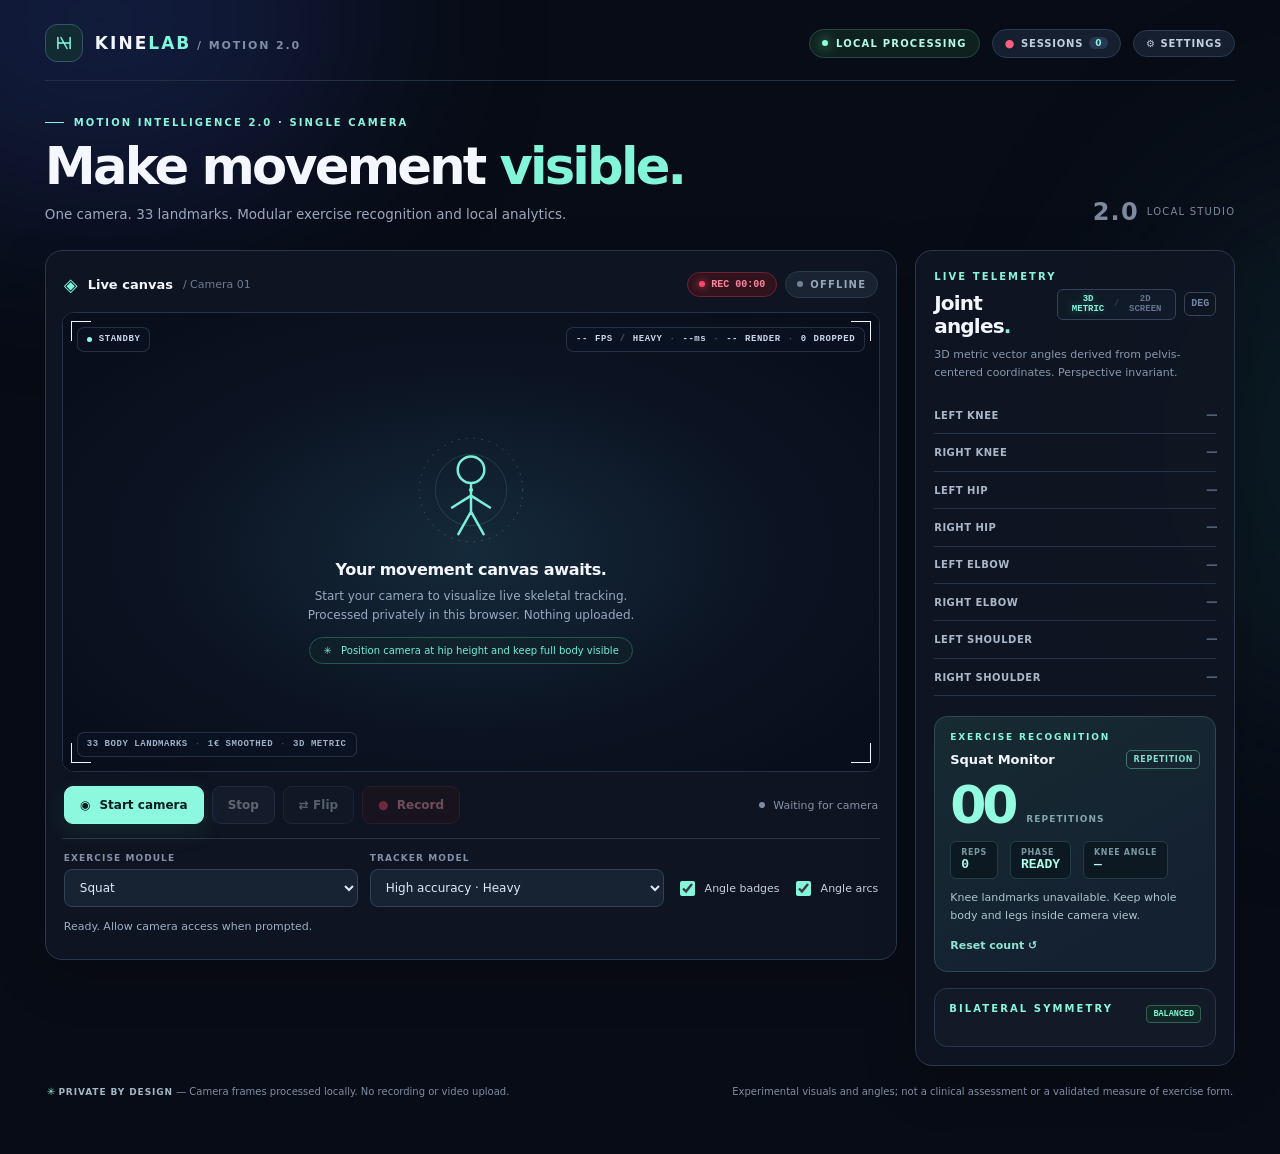
==== apps/kinelab-motion/index.html @ dfc99f86 "feat(kinelab): wire 3D metric angle toggle, framing HUD, and upper-body decoupling" ====
<!doctype html>
<html lang="en">
<head>
  <meta charset="utf-8" />
  <meta name="viewport" content="width=device-width, initial-scale=1" />
  <meta name="theme-color" content="#080c16" />
  <meta name="referrer" content="no-referrer" />
  <meta name="description" content="KineLab Motion 2.0: Modular, real-time, single-camera motion intelligence, multi-exercise recognition, and movement analytics." />
  <title>KineLab Motion 2.0 — Motion Intelligence Studio</title>
  <link rel="stylesheet" href="./styles.css?v=2.2" />
  <script type="module" src="./src/app.mjs"></script>
</head>
<body>
  <div class="ambient ambient-a" aria-hidden="true"></div>
  <div class="ambient ambient-b" aria-hidden="true"></div>

  <div class="shell">
    <header class="topbar">
      <a class="brand" href="./" aria-label="KineLab Motion home">
        <span class="brand-symbol" aria-hidden="true">
          <svg viewBox="0 0 36 36" fill="none"><path d="M8 27V9m20 18V9M8 18h20M13 9l10 18" stroke="currentColor" stroke-width="2.4" stroke-linecap="round" stroke-linejoin="round" /></svg>
        </span>
        <span class="brand-name">KINE<span>LAB</span><small> / MOTION 2.0</small></span>
      </a>
      <div class="header-meta">
        <span class="local-pill"><span class="local-dot"></span>LOCAL PROCESSING</span>
        <button type="button" id="open-recordings" class="meta-button" title="Open recorded motion sessions">
          <span class="rec-icon">●</span> SESSIONS <span id="session-count-badge" class="count-badge">0</span>
        </button>
        <button type="button" id="open-settings" class="meta-button" title="Configure camera, tracker, and overlays" aria-haspopup="dialog">
          ⚙ SETTINGS
        </button>
      </div>
    </header>

    <main>
      <section class="hero" aria-labelledby="page-heading">
        <div>
          <p class="eyebrow"><span class="dash"></span> MOTION INTELLIGENCE 2.0 · SINGLE CAMERA</p>
          <h1 id="page-heading">Make movement <em>visible.</em></h1>
          <p class="subhead">One camera. 33 landmarks. Modular exercise recognition and local analytics.</p>
        </div>
        <div class="hero-index" aria-hidden="true">
          <span class="index-number">2.0</span><span>LOCAL STUDIO</span>
        </div>
      </section>

      <section class="workspace" aria-label="Single-camera movement studio">
        <!-- Live Capture & Overlays -->
        <div class="capture-panel">
          <div class="panel-heading">
            <div class="heading-with-icon">
              <span class="panel-icon" aria-hidden="true">◈</span>
              <h2>Live canvas</h2>
              <span class="subtle-text">/ Camera 01</span>
            </div>
            <div class="heading-actions">
              <span id="recording-indicator" class="rec-pill" hidden><span class="rec-pulse"></span>REC <span id="rec-timer">00:00</span></span>
              <span class="capture-label" id="capture-label"><span class="status-dot"></span><span>OFFLINE</span></span>
            </div>
          </div>

          <div class="stage" id="video-stage">
            <video id="camera-video" autoplay muted playsinline aria-label="Live camera preview"></video>
            <canvas id="pose-canvas" aria-label="Body pose skeleton with measured angles" role="img"></canvas>

            <div class="stage-empty" id="stage-empty">
              <div class="empty-visual" aria-hidden="true">
                <svg viewBox="0 0 200 200" fill="none"><circle cx="100" cy="100" r="74" stroke="currentColor" stroke-dasharray="2 9" opacity=".4"/><circle cx="100" cy="100" r="51" stroke="currentColor" opacity=".2"/><path d="M81 71a19 19 0 1 1 38 0 19 19 0 0 1-38 0zm19 21v39m0-23-27 17m27-17 27 17m-27 6-18 32m18-32 18 32" stroke="currentColor" stroke-width="3.5" stroke-linecap="round"/><circle cx="100" cy="100" r="3" fill="currentColor"/></svg>
              </div>
              <p class="empty-title">Your movement canvas awaits.</p>
              <p class="empty-caption">Start your camera to visualize live skeletal tracking.<br/>Processed privately in this browser. Nothing uploaded.</p>
              <span class="helper-hint">✳ &nbsp; Position camera at hip height and keep full body visible</span>
            </div>

            <!-- In-Canvas HUD -->
            <div class="hud hud-top-left"><span class="hud-led"></span><span id="hud-state">STANDBY</span></div>
            <div class="hud hud-top-right">
              <span id="inference-fps">--</span> FPS <span class="hud-sep">/</span>
              <span id="model-name">HEAVY</span> <span class="hud-sep">·</span>
              <span id="latency-display">--ms</span> <span class="hud-sep">·</span>
              <span id="render-fps">--</span> RENDER <span class="hud-sep">·</span>
              <span id="dropped-frames">0</span> DROPPED
            </div>
            <div class="hud hud-bottom-left">33 BODY LANDMARKS <span class="hud-sep">·</span> 1€ SMOOTHED <span class="hud-sep">·</span> <span id="hud-angle-mode">3D METRIC</span></div>

            <div class="frame-corner top-left" aria-hidden="true"></div>
            <div class="frame-corner top-right" aria-hidden="true"></div>
            <div class="frame-corner bottom-left" aria-hidden="true"></div>
            <div class="frame-corner bottom-right" aria-hidden="true"></div>
          </div>

          <!-- Stage Controls -->
          <div class="stage-controls">
            <div class="action-buttons">
              <button type="button" id="start-button" class="btn btn-primary"><span class="button-mark" aria-hidden="true">◉</span> Start camera</button>
              <button type="button" id="stop-button" class="btn btn-secondary" disabled>Stop</button>
              <button type="button" id="switch-button" class="btn btn-ghost" disabled>⇄ <span>Flip</span></button>
              <button type="button" id="record-button" class="btn btn-record" disabled><span class="rec-dot">●</span> <span>Record</span></button>
            </div>
            <div class="tiny-status" id="tracking-pill"><span class="tiny-dot"></span>Waiting for camera</div>
          </div>

          <!-- Quick Controls Bar -->
          <div class="controls-row">
            <label class="input-field">
              <span>EXERCISE MODULE</span>
              <select id="analysis-mode">
                <option value="squat">Squat</option>
                <option value="sit_to_stand">Sit-to-Stand</option>
                <option value="lunge">Lunge</option>
                <option value="shoulder_abduction">Shoulder Abduction</option>
              <option value="shoulder_flexion">Shoulder Flexion</option>
                <option value="single_leg_balance">Single-Leg Balance</option>
                <option value="free">Free tracking</option>
              </select>
            </label>
            <label class="input-field">
              <span>TRACKER MODEL</span>
              <select id="model-choice">
                <option value="heavy">High accuracy · Heavy</option>
                <option value="full">Faster · Full</option>
              </select>
            </label>
            <label class="checkbox-field">
              <input type="checkbox" id="show-angles" checked />
              <span>Angle badges</span>
            </label>
            <label class="checkbox-field">
              <input type="checkbox" id="show-arcs" checked />
              <span>Angle arcs</span>
            </label>
          </div>

          <div id="app-message" class="app-message" role="status" aria-live="polite">Ready. Allow camera access when prompted.</div>
        </div>

        <!-- Telemetry & Exercise Sidebar -->
        <aside class="telemetry-panel" aria-labelledby="telemetry-title">
          <div class="telemetry-heading">
            <div>
              <p class="side-eyebrow">LIVE TELEMETRY</p>
              <h2 id="telemetry-title">Joint angles<span class="heading-accent">.</span></h2>
            </div>
            <div class="telemetry-controls-group">
              <button type="button" id="angle-dim-toggle" class="angle-dim-toggle" title="Toggle between 3D Real-World Metric and 2D Screen Projection">
                <span class="dim-badge active" id="dim-3d">3D METRIC</span>
                <span class="dim-sep">/</span>
                <span class="dim-badge" id="dim-2d">2D SCREEN</span>
              </button>
              <span class="angle-unit">DEG</span>
            </div>
          </div>
          <p class="panel-note" id="telemetry-note">3D metric vector angles derived from pelvis-centered coordinates. Perspective invariant.</p>

          <div class="angles" id="angle-list" aria-label="Joint angles"></div>

          <!-- Dynamic Exercise Monitor -->
          <section class="insight" aria-labelledby="insight-title">
            <p class="side-eyebrow">EXERCISE RECOGNITION</p>
            <div class="insight-head">
              <h3 id="insight-title">Squat monitor</h3>
              <span id="exercise-badge" class="experiment-tag">REPETITION</span>
            </div>
            <div class="rep-display">
              <span id="rep-count">00</span>
              <span id="rep-unit-label">REPETITIONS</span>
            </div>
            <div class="dynamic-telemetry" id="dynamic-telemetry"></div>
            <div id="baseline-deviation" class="subtle-text" role="status"></div>
            <div class="insight-feedback" id="squat-feedback">Select an exercise to activate real-time movement analysis.</div>
            <div class="insight-actions">
              <button type="button" class="text-button" id="reset-reps">Reset count ↺</button>
            </div>
          </section>

          <!-- Bilateral Symmetry Card -->
          <section class="symmetry-card" id="symmetry-card">
            <div class="symmetry-head">
              <span class="side-eyebrow">BILATERAL SYMMETRY</span>
              <span id="overall-sym-badge" class="sym-badge">BALANCED</span>
            </div>
            <div class="symmetry-grid" id="symmetry-grid">
              <!-- Rendered dynamically -->
            </div>
          </section>
        </aside>
      </section>

      <!-- Replay & Motion Analytics Drawer -->
      <section class="analytics-drawer" id="analytics-drawer" hidden aria-labelledby="analytics-heading">
        <div class="analytics-header">
          <div class="analytics-title-group">
            <span class="panel-icon" aria-hidden="true">◷</span>
            <h2 id="analytics-heading">Movement Replay &amp; Analytics</h2>
            <span id="active-session-title" class="subtle-text">No session selected</span>
          </div>
          <div class="analytics-header-controls">
            <label class="session-selector-label">
              <span>SELECT SESSION:</span>
              <select id="session-select-top" class="session-select-top" aria-label="Select session to inspect">
                <option value="">(No session)</option>
              </select>
            </label>
            <button type="button" id="close-analytics" class="btn-close" aria-label="Close analytics drawer">✕</button>
          </div>
        </div>

        <div class="analytics-body">
          <!-- Workout Results Summary Card -->
          <div class="workout-results-card" id="workout-results-card">
            <div class="results-header">
              <span class="results-badge-tag" id="res-exercise-tag">SESSION RESULTS</span>
              <span class="results-timestamp" id="res-timestamp">No session selected</span>
            </div>
            <div class="results-grid">
              <div class="result-metric">
                <span class="metric-label">REPETITIONS</span>
                <span class="metric-value highlight" id="res-rep-count">--</span>
              </div>
              <div class="result-metric">
                <span class="metric-label">DURATION</span>
                <span class="metric-value" id="res-duration">--:--</span>
              </div>
              <div class="result-metric">
                <span class="metric-label">PEAK DEPTH</span>
                <span class="metric-value" id="res-peak-angle">--°</span>
              </div>
              <div class="result-metric">
                <span class="metric-label">BILATERAL SYMMETRY</span>
                <span class="metric-value" id="res-symmetry">--</span>
              </div>
            </div>
          </div>

          <!-- Synchronized Video + Skeletal Replay Stage -->
          <div class="replay-stage-wrapper" id="replay-stage-wrapper">
            <div class="replay-stage" id="replay-stage">
              <video id="replay-video" class="replay-video" playsinline muted></video>
              <canvas id="replay-canvas" class="replay-canvas" width="640" height="480"></canvas>
              <div id="replay-no-video" class="replay-no-video" hidden>
                <span>Telemetry Replay (No camera video stream recorded)</span>
              </div>
            </div>
          </div>

          <div class="timeline-controls">
            <button type="button" id="play-pause-btn" class="btn btn-ghost">▶ Play</button>
            <button type="button" id="step-back-btn" class="btn btn-ghost" title="Previous frame">‹</button>
            <button type="button" id="step-fwd-btn" class="btn btn-ghost" title="Next frame">›</button>
            <span class="timeline-time" id="timeline-time">00:00.0 / 00:00.0</span>
            <input type="range" id="timeline-scrubber" min="0" max="0" value="0" class="timeline-slider" aria-label="Session timeline scrubber" />
            <div class="speed-selector">
              <button type="button" class="speed-btn active" data-speed="1">1x</button>
              <button type="button" class="speed-btn" data-speed="0.5">0.5x</button>
              <button type="button" class="speed-btn" data-speed="2">2x</button>
            </div>
          </div>

          <div class="analytics-chart-panel">
            <div class="chart-header">
              <span class="chart-title">JOINT ANGLE OVER TIME</span>
              <label class="chart-joint-select">
                <span>JOINT:</span>
                <select id="chart-joint">
                  <option value="leftKnee">Left Knee</option>
                  <option value="rightKnee">Right Knee</option>
                  <option value="leftHip">Left Hip</option>
                  <option value="rightHip">Right Hip</option>
                  <option value="leftShoulder">Left Shoulder</option>
                  <option value="rightShoulder">Right Shoulder</option>
                  <option value="leftElbow">Left Elbow</option>
                  <option value="rightElbow">Right Elbow</option>
                </select>
              </label>
            </div>
            <canvas id="analytics-chart" width="900" height="180" class="analytics-chart-canvas"></canvas>
          </div>

          <div class="analytics-actions">
            <div class="action-group">
              <button type="button" id="set-ghost-btn" class="btn btn-ghost">👻 Set as Ghost Overlay</button>
              <button type="button" id="export-json-btn" class="btn btn-ghost">Export JSON</button>
              <button type="button" id="export-csv-btn" class="btn btn-ghost">Export CSV</button>
            </div>
            <div class="action-group">
              <button type="button" id="delete-session-btn" class="btn btn-danger">Delete Session</button>
            </div>
          </div>

          <div class="analytics-actions" aria-label="Compare saved sessions">
            <div class="action-group">
              <label>Compare <select id="compare-a" aria-label="First session to compare"></select></label>
              <label>with <select id="compare-b" aria-label="Second session to compare"></select></label>
              <button type="button" id="compare-btn" class="btn btn-ghost">Compare Sessions</button>
            </div>
            <div id="compare-result" class="subtle-text" role="status">Pick two saved sessions to see measured deltas for the selected joint.</div>
          </div>

          <!-- Session List -->
          <div class="saved-sessions-list" id="saved-sessions-list">
            <!-- Dynamically populated -->
          </div>
        </div>
      </section>

      <!-- Settings Dialog / Modal -->
      <dialog id="settings-dialog" class="settings-modal" aria-labelledby="settings-title">
        <div class="modal-shell">
          <div class="modal-header">
            <div class="heading-with-icon">
              <span class="panel-icon">⚙</span>
              <h2 id="settings-title">Studio Settings</h2>
            </div>
            <button type="button" id="close-settings" class="btn-close" aria-label="Close settings">✕</button>
          </div>

          <div class="settings-tabs" role="tablist">
            <button type="button" class="tab-btn active" role="tab" data-tab="tab-camera" aria-selected="true">Camera</button>
            <button type="button" class="tab-btn" role="tab" data-tab="tab-tracking" aria-selected="false">Tracking</button>
            <button type="button" class="tab-btn" role="tab" data-tab="tab-overlays" aria-selected="false">Overlays</button>
            <button type="button" class="tab-btn" role="tab" data-tab="tab-exercise" aria-selected="false">Exercise</button>
            <button type="button" class="tab-btn" role="tab" data-tab="tab-privacy" aria-selected="false">Privacy</button>
          </div>

          <div class="modal-body">
            <!-- Camera Tab -->
            <div class="tab-content active" id="tab-camera" role="tabpanel">
              <label class="setting-row">
                <div class="setting-info">
                  <span class="setting-name">Camera Orientation</span>
                  <span class="setting-desc">Preferred lens facing mode</span>
                </div>
                <select id="cfg-camera-facing">
                  <option value="environment">Rear / Environment</option>
                  <option value="user">Front / User</option>
                </select>
              </label>

              <label class="setting-row">
                <div class="setting-info">
                  <span class="setting-name">Mirroring</span>
                  <span class="setting-desc">Flip horizontal preview</span>
                </div>
                <select id="cfg-camera-mirror">
                  <option value="auto">Auto (Front only)</option>
                  <option value="on">Always On</option>
                  <option value="off">Off</option>
                </select>
              </label>

              <label class="setting-row">
                <div class="setting-info">
                  <span class="setting-name">Capture Resolution</span>
                  <span class="setting-desc">Balance sharpness and battery usage</span>
                </div>
                <select id="cfg-camera-res">
                  <option value="720p">720p HD (Balanced)</option>
                  <option value="1080p">1080p Full HD</option>
                  <option value="480p">480p SD (Low power)</option>
                </select>
              </label>
            </div>

            <!-- Tracking Tab -->
            <div class="tab-content" id="tab-tracking" role="tabpanel">
              <label class="setting-row">
                <div class="setting-info">
                  <span class="setting-name">MediaPipe Model</span>
                  <span class="setting-desc">Heavy prefers high accuracy, Full is lightweight</span>
                </div>
                <select id="cfg-track-model">
                  <option value="heavy">Heavy (High precision)</option>
                  <option value="full">Full (Performance)</option>
                </select>
              </label>

              <label class="setting-row">
                <div class="setting-info">
                  <span class="setting-name">Adaptive Performance Fallback</span>
                  <span class="setting-desc">Auto-switch to Full model if latency exceeds 110ms</span>
                </div>
                <input type="checkbox" id="cfg-track-autofallback" checked />
              </label>

              <label class="setting-row">
                <div class="setting-info">
                  <span class="setting-name">Temporal Smoothing (1€ Filter)</span>
                  <span class="setting-desc">Jitter reduction intensity</span>
                </div>
                <select id="cfg-track-smoothing">
                  <option value="medium">Medium (Recommended)</option>
                  <option value="low">Low (Fastest response)</option>
                  <option value="high">High (Maximum stillness)</option>
                  <option value="off">Off (Direct raw coords)</option>
                </select>
              </label>

              <label class="setting-row">
                <div class="setting-info">
                  <span class="setting-name">Confidence Gating Threshold</span>
                  <span class="setting-desc">Minimum landmark confidence for angle calculation</span>
                </div>
                <select id="cfg-track-confidence">
                  <option value="0.55">0.55 (Standard)</option>
                  <option value="0.45">0.45 (Lenient)</option>
                  <option value="0.65">0.65 (Strict)</option>
                </select>
              </label>

              <label class="setting-row">
                <div class="setting-info">
                  <span class="setting-name">Angle Calculation Coordinate Space</span>
                  <span class="setting-desc">3D metric vectors (perspective invariant) vs 2D camera plane</span>
                </div>
                <select id="cfg-track-angledim">
                  <option value="3d">3D Metric Space (Recommended)</option>
                  <option value="2d">2D Camera Screen Projection</option>
                </select>
              </label>
            </div>

            <!-- Overlays Tab -->
            <div class="tab-content" id="tab-overlays" role="tabpanel">
              <label class="setting-row">
                <div class="setting-info">
                  <span class="setting-name">Full-body Skeleton Lines</span>
                  <span class="setting-desc">Show neon bone connections</span>
                </div>
                <input type="checkbox" id="cfg-overlay-skeleton" checked />
              </label>

              <label class="setting-row">
                <div class="setting-info">
                  <span class="setting-name">Colored Joint Markers</span>
                  <span class="setting-desc">Show circular joint nodes</span>
                </div>
                <input type="checkbox" id="cfg-overlay-joints" checked />
              </label>

              <label class="setting-row">
                <div class="setting-info">
                  <span class="setting-name">Joint Degree Labels</span>
                  <span class="setting-desc">Show floating degree badges</span>
                </div>
                <input type="checkbox" id="cfg-overlay-labels" checked />
              </label>

              <label class="setting-row">
                <div class="setting-info">
                  <span class="setting-name">Joint Angle Arcs</span>
                  <span class="setting-desc">Draw geometric sector sweeps</span>
                </div>
                <input type="checkbox" id="cfg-overlay-arcs" checked />
              </label>

              <label class="setting-row">
                <div class="setting-info">
                  <span class="setting-name">Motion Trails</span>
                  <span class="setting-desc">Show velocity trails on wrists and ankles</span>
                </div>
                <input type="checkbox" id="cfg-overlay-trails" />
              </label>

              <label class="setting-row">
                <div class="setting-info">
                  <span class="setting-name">Movement Direction</span>
                  <span class="setting-desc">Arrows on wrists and ankles showing measured movement direction</span>
                </div>
                <input type="checkbox" id="cfg-overlay-direction" />
              </label>

              <label class="setting-row">
                <div class="setting-info">
                  <span class="setting-name">Bilateral Symmetry HUD</span>
                  <span class="setting-desc">Show left/right angle balance card</span>
                </div>
                <input type="checkbox" id="cfg-overlay-symhud" checked />
              </label>

              <label class="setting-row">
                <div class="setting-info">
                  <span class="setting-name">Ghost Reference Skeleton</span>
                  <span class="setting-desc">Show faint reference overlay from saved session</span>
                </div>
                <input type="checkbox" id="cfg-overlay-ghost" />
              </label>
            </div>

            <!-- Exercise Tab -->
            <div class="tab-content" id="tab-exercise" role="tabpanel">
              <label class="setting-row">
                <div class="setting-info">
                  <span class="setting-name">Form Sensitivity</span>
                  <span class="setting-desc">Angle threshold strictness</span>
                </div>
                <select id="cfg-exercise-sensitivity">
                  <option value="normal">Standard</option>
                  <option value="forgiving">Forgiving (+12° tolerance)</option>
                  <option value="strict">Strict Form (-8° tolerance)</option>
                </select>
              </label>

              <label class="setting-row">
                <div class="setting-info">
                  <span class="setting-name">Audio Cues</span>
                  <span class="setting-desc">Procedural chimes on repetition completion and hold ticks</span>
                </div>
                <input type="checkbox" id="cfg-exercise-audio" checked />
              </label>

              <div class="setting-row">
                <div class="setting-info">
                  <span class="setting-name">Standing Baseline</span>
                  <span class="setting-desc" id="baseline-status">Capture your relaxed standing knee/hip angles as a personal reference. Stored locally only.</span>
                </div>
                <button type="button" id="capture-baseline-btn" class="btn btn-ghost">Capture Baseline</button>
              </div>
            </div>

            <!-- Privacy Tab -->
            <div class="tab-content" id="tab-privacy" role="tabpanel">
              <div class="privacy-banner">
                <span class="privacy-icon">🛡</span>
                <div>
                  <strong>Local-Only Execution</strong>
                  <p>Inference occurs entirely inside your browser's WebAssembly sandbox. Video frames are never uploaded to any server or cloud service.</p>
                </div>
              </div>

              <div class="setting-row">
                <div class="setting-info">
                  <span class="setting-name">Saved Motion Sessions</span>
                  <span class="setting-desc" id="storage-estimate-label">Calculating storage…</span>
                </div>
                <div class="button-group">
                  <button type="button" id="clear-all-sessions-btn" class="btn btn-danger">Clear All Data</button>
                </div>
              </div>

              <div class="setting-row">
                <div class="setting-info">
                  <span class="setting-name">Restore Safe Defaults</span>
                  <span class="setting-desc">Reset all configurations back to factory settings</span>
                </div>
                <button type="button" id="reset-defaults-btn" class="btn btn-ghost">Reset Defaults ↺</button>
              </div>
            </div>
          </div>
        </div>
      </dialog>

      <footer class="footnote">
        <div>
          <span class="footnote-mark" aria-hidden="true">✳</span>
          <strong>PRIVATE BY DESIGN</strong> — Camera frames processed locally. No recording or video upload.
        </div>
        <div>Experimental visuals and angles; not a clinical assessment or a validated measure of exercise form.</div>
      </footer>
    </main>
  </div>
</body>
</html>
---- apps/kinelab-motion/styles.css ----
:root {
  color-scheme: dark;
  font-family: Inter, ui-sans-serif, system-ui, -apple-system, BlinkMacSystemFont, "Segoe UI", sans-serif;
  background: #080c16;
  color: #f5f7ff;
  -webkit-font-smoothing: antialiased;
}

* { box-sizing: border-box; }
body { margin: 0; min-height: 100vh; overflow-x: hidden; }
button, select, input { font: inherit; }
button { cursor: pointer; }
button:disabled { opacity: .4; cursor: not-allowed; }
button:focus-visible, select:focus-visible, input:focus-visible, a:focus-visible {
  outline: 2px solid #88f5df;
  outline-offset: 3px;
}
a { color: inherit; text-decoration: none; }

/* Ambient background glows */
.ambient { position: fixed; z-index: -1; pointer-events: none; filter: blur(100px); border-radius: 50%; opacity: .35; }
.ambient-a { width: 520px; height: 360px; top: -160px; left: -160px; background: #273c89; }
.ambient-b { width: 430px; height: 550px; top: 170px; right: -280px; background: #14373d; }

.shell { max-width: 1500px; margin: auto; padding: 24px clamp(16px, 3.5vw, 64px) 36px; }

/* Topbar */
.topbar { display: flex; align-items: center; justify-content: space-between; border-bottom: 1px solid #263043; padding-bottom: 18px; gap: 14px; }
.brand { display: inline-flex; align-items: center; gap: 12px; }
.brand-symbol { display: grid; place-items: center; width: 38px; height: 38px; color: #7fffe2; background: #122b33; border: 1px solid #315861; border-radius: 12px; }
.brand-symbol svg { width: 22px; height: 22px; }
.brand-name { font-size: 17px; letter-spacing: .12em; font-weight: 800; }
.brand-name > span { color: #80f6dd; }
.brand-name small { color: #808da5; font-weight: 550; font-size: 11px; letter-spacing: .17em; }

.header-meta { display: flex; gap: 12px; align-items: center; font-size: 10px; font-weight: 750; letter-spacing: .12em; flex-wrap: wrap; }
.local-pill { display: flex; gap: 8px; align-items: center; color: #b5f9e7; border: 1px solid #25493f; padding: 8px 12px; border-radius: 18px; background: #0f211e; }
.local-dot { width: 6px; height: 6px; background: #8dffda; box-shadow: 0 0 12px #68f2c4; border-radius: 50%; }

.meta-button {
  display: inline-flex; align-items: center; gap: 6px;
  background: #151f2f; color: #c2cfdf; border: 1px solid #2c3c52;
  border-radius: 18px; padding: 7px 12px; font-size: 10px; font-weight: 700;
  letter-spacing: .08em; transition: background .15s, border-color .15s;
}
.meta-button:hover { background: #1f2c42; border-color: #405878; color: #e5f0ff; }
.rec-icon { color: #ff5f7e; font-size: 11px; }
.count-badge { background: #263852; color: #88f5df; border-radius: 99px; padding: 1px 6px; font-size: 9px; }

/* Hero */
.hero { display: flex; align-items: end; justify-content: space-between; padding: 36px 0 24px; gap: 20px; }
.eyebrow, .side-eyebrow { color: #89f6dc; font-weight: 800; letter-spacing: .21em; font-size: 10px; margin: 0 0 10px; }
.eyebrow { display: flex; align-items: center; gap: 10px; }
.dash { width: 19px; height: 1px; background: #89f6dc; }
.hero h1 { font-weight: 650; letter-spacing: -.055em; font-size: clamp(30px, 4vw, 54px); line-height: 1.1; margin: 0; }
.hero h1 em { font-style: normal; color: #83f5d9; }
.subhead { color: #9ba8bd; margin: 10px 0 0; font-size: 13.5px; line-height: 1.6; }
.hero-index { display: flex; gap: 8px; align-items: center; color: #7c899c; font-size: 10px; letter-spacing: .12em; }
.index-number { font-size: 24px; color: #7d899e; font-weight: 700; }

/* Workspace Layout */
.workspace { display: grid; grid-template-columns: minmax(0, 1fr) 320px; gap: 18px; align-items: start; }
.capture-panel, .telemetry-panel { background: #101724d9; border: 1px solid #2c374b; border-radius: 17px; box-shadow: 0 16px 54px #0003; }
.capture-panel { padding: 16px; }

.panel-heading { display: flex; justify-content: space-between; align-items: center; padding: 4px 2px 14px; }
.heading-with-icon { display: flex; gap: 10px; align-items: center; }
.panel-icon { color: #7af7db; font-size: 18px; }
.panel-heading h2 { font-size: 13px; margin: 0; font-weight: 700; }
.subtle-text { color: #6d7b91; font-size: 11px; }

.heading-actions { display: flex; align-items: center; gap: 8px; }
.rec-pill {
  display: inline-flex; align-items: center; gap: 6px;
  background: #30131d; color: #ff849d; border: 1px solid #6b2234;
  border-radius: 99px; padding: 6px 11px; font: 750 10px ui-monospace, monospace;
}
.rec-pulse { width: 6px; height: 6px; border-radius: 50%; background: #ff476e; box-shadow: 0 0 8px #ff476e; animation: pulse 1s infinite alternate; }
@keyframes pulse { from { opacity: .4; } to { opacity: 1; } }

.capture-label {
  color: #97a4b8; background: #1a2332; border: 1px solid #2b394a;
  padding: 7px 11px; border-radius: 99px; font-size: 10px; font-weight: 800; letter-spacing: .12em;
  display: flex; align-items: center; gap: 7px;
}
.capture-label.is-live { color: #7df5d6; background: #102a29; border-color: #25524e; }
.status-dot { width: 6px; height: 6px; border-radius: 50%; background: #738196; }
.capture-label.is-live .status-dot { background: #83ffdd; box-shadow: 0 0 10px #83ffdd; }

/* Stage Video/Canvas */
.stage {
  position: relative; background: #080e1b; aspect-ratio: 16/9;
  border: 1px solid #253247; border-radius: 12px; overflow: hidden; isolation: isolate;
  min-height: 230px; max-height: 70vh; margin-inline: auto;
}
.stage video, .stage canvas { position: absolute; inset: 0; width: 100%; height: 100%; object-fit: contain; }
.stage video { background: #080f19; }
.stage canvas { pointer-events: none; z-index: 2; }

.stage-empty {
  position: absolute; inset: 0; z-index: 1; display: flex; flex-direction: column;
  justify-content: center; align-items: center; text-align: center; padding: 18px;
  background: radial-gradient(ellipse at 50% 52%, #152a3a 0%, #0b1322 54%, #080e1b 90%);
}
.stage-empty[hidden] { display: none; }
.empty-visual { color: #7af0d9; width: 150px; height: 130px; display: flex; justify-content: center; }
.empty-visual svg { height: 140px; width: 140px; }
.empty-title { font-size: 16px; font-weight: 660; letter-spacing: -.02em; margin: 10px 0 0; }
.empty-caption { font-size: 12px; color: #98a9c1; line-height: 1.6; margin: 8px 0 12px; }
.helper-hint { font-size: 10px; color: #6fefdc; border: 1px solid #24574f; border-radius: 99px; padding: 7px 13px; background: #15302b44; }

/* HUD Badges */
.hud {
  position: absolute; z-index: 4; display: flex; gap: 7px; align-items: center; color: #cad6e9;
  background: #0b1424ad; border: 1px solid #46566b77; border-radius: 7px; padding: 6px 9px;
  backdrop-filter: blur(6px); font: 750 9px/1.2 ui-monospace, SFMono-Regular, Consolas, monospace; letter-spacing: .06em;
}
.hud-top-left { top: 14px; left: 14px; }
.hud-top-right { top: 14px; right: 14px; }
.hud-bottom-left { bottom: 14px; left: 14px; color: #9db0c8; }
.hud-led { width: 5px; height: 5px; background: #89ffe4; border-radius: 50%; }
.hud-sep { opacity: .35; }

.frame-corner { position: absolute; z-index: 3; width: 20px; height: 20px; border-color: #75d4db88; pointer-events: none; }
.frame-corner.top-left { top: 8px; left: 8px; border-top: 1px solid; border-left: 1px solid; }
.frame-corner.top-right { top: 8px; right: 8px; border-top: 1px solid; border-right: 1px solid; }
.frame-corner.bottom-left { bottom: 8px; left: 8px; border-bottom: 1px solid; border-left: 1px solid; }
.frame-corner.bottom-right { bottom: 8px; right: 8px; border-bottom: 1px solid; border-right: 1px solid; }

/* Stage Controls */
.stage-controls { display: flex; align-items: center; justify-content: space-between; gap: 12px; padding: 14px 2px; border-bottom: 1px solid #283345; flex-wrap: wrap; }
.action-buttons { display: flex; gap: 8px; align-items: center; flex-wrap: wrap; }
.btn { border-radius: 9px; border: 1px solid transparent; font-size: 12px; font-weight: 730; min-height: 38px; padding: 0 15px; transition: background .15s, border-color .15s; }
.btn-primary { background: #8cf9de; color: #071c20; border-color: #91fae2; box-shadow: 0 7px 27px #46eab31b; }
.btn-primary:hover:not(:disabled) { background: #aeffe9; }
.btn-secondary { border-color: #40516b; background: #1e293c; color: #d9e2ef; }
.btn-secondary:hover:not(:disabled) { background: #2c394d; }
.btn-ghost { border-color: #2f4056; background: #151f2f; color: #c2cfdf; }
.btn-ghost:hover:not(:disabled) { background: #202e42; color: #fff; }
.btn-record { border-color: #592534; background: #27141b; color: #ff9fb2; }
.btn-record:hover:not(:disabled) { background: #3c1a26; border-color: #8c324b; }
.btn-record.is-recording { background: #5c182a; color: #ffcad5; border-color: #b02e4f; }
.btn-danger { background: #3b1822; color: #ff9fae; border-color: #632938; }
.btn-danger:hover:not(:disabled) { background: #541f2e; }

.button-mark { margin-right: 5px; }
.rec-dot { color: #ff476e; margin-right: 4px; }
.tiny-status { font-size: 11px; color: #8592a8; display: flex; gap: 8px; align-items: center; }
.tiny-dot { width: 6px; height: 6px; border-radius: 50%; background: #7b8ba5; }
.tiny-status.is-good { color: #89f7d9; }
.tiny-status.is-good .tiny-dot { background: #89f7d9; }
.tiny-status.is-warning { color: #f6d099; }
.tiny-status.is-warning .tiny-dot { background: #f6d099; }

/* Quick Controls Row */
.controls-row { display: flex; gap: 12px; align-items: end; flex-wrap: wrap; padding: 14px 2px 4px; }
.input-field { display: flex; flex: 1; min-width: 140px; flex-direction: column; gap: 6px; }
.input-field > span { color: #8290a8; font-size: 9px; font-weight: 800; letter-spacing: .12em; }
.input-field select { width: 100%; background: #172233; color: #e0e8f8; border: 1px solid #324257; border-radius: 8px; padding: 8px 11px; min-height: 38px; font-size: 12px; }
.checkbox-field { display: flex; align-items: center; gap: 7px; color: #c5d0df; font-size: 11px; white-space: nowrap; min-height: 38px; }
.checkbox-field input { accent-color: #85f6dc; width: 15px; height: 15px; }
.app-message { font-size: 11px; color: #9bafc3; min-height: 24px; line-height: 1.5; margin: 8px 2px 0; }
.app-message.is-error { color: #ffb5ae; }

/* Telemetry Sidebar */
.telemetry-panel { padding: 20px 18px 18px; }
.telemetry-heading { display: flex; align-items: center; justify-content: space-between; }
.telemetry-heading h2 { font-size: 20px; letter-spacing: -.04em; line-height: 1.15; margin: 0; font-weight: 660; }
.heading-accent { color: #83f5d9; }
.telemetry-controls-group { display: flex; align-items: center; gap: 8px; }
.angle-dim-toggle {
  background: rgba(18, 28, 42, 0.75);
  border: 1px solid #34435a;
  border-radius: 6px;
  padding: 4px 8px;
  cursor: pointer;
  display: flex;
  align-items: center;
  gap: 4px;
  font: 700 9px/1.2 ui-monospace, monospace;
  transition: all 0.2s ease;
}
.angle-dim-toggle:hover { border-color: #83f5d9; background: rgba(24, 38, 56, 0.9); }
.angle-dim-toggle .dim-badge { color: #62748e; transition: color 0.2s ease; }
.angle-dim-toggle .dim-badge.active { color: #83f5d9; font-weight: 800; text-shadow: 0 0 8px rgba(131, 245, 217, 0.35); }
.angle-dim-toggle .dim-sep { color: #3b4b63; font-weight: 400; }
.angle-unit { font: 800 10px/1 ui-monospace, monospace; color: #7384a0; border: 1px solid #34435a; padding: 6px; border-radius: 6px; }
.panel-note { color: #8798ae; font-size: 11px; line-height: 1.6; margin: 8px 0 16px; }

.angles { display: grid; gap: 0; }
.angle-row { display: flex; align-items: center; justify-content: space-between; padding: 8px 0; border-bottom: 1px solid #263247; gap: 10px; }
.angle-label { font-size: 10px; color: #aab7c9; font-weight: 740; letter-spacing: .05em; }
.angle-value { font: 650 17px/1.2 ui-monospace, SFMono-Regular, Consolas, monospace; letter-spacing: -.04em; font-variant-numeric: tabular-nums; color: #e5f7f1; }
.angle-value.unavailable { color: #526075; }

/* Exercise Insight Box */
.insight { background: linear-gradient(150deg, #172b32, #142131 76%); border: 1px solid #2b4b51; border-radius: 13px; margin-top: 20px; padding: 15px; }
.insight .side-eyebrow { font-size: 9px; margin-bottom: 8px; }
.insight-head { display: flex; align-items: center; justify-content: space-between; gap: 6px; }
.insight h3 { font-size: 13px; margin: 0; font-weight: 700; }
.experiment-tag { color: #86ddcc; border: 1px solid #42776e; padding: 4px 6px; border-radius: 5px; font-size: 8px; font-weight: 800; letter-spacing: .08em; }

.rep-display { display: flex; align-items: end; gap: 12px; margin: 10px 0; }
.rep-display > span:first-child { font-size: 52px; font-weight: 600; line-height: 1; letter-spacing: -.08em; color: #93fbe0; }
.rep-display > span:last-child { font-size: 9px; letter-spacing: .12em; color: #82a5ae; font-weight: 800; margin-bottom: 7px; }

.dynamic-telemetry { display: flex; gap: 12px; margin-bottom: 10px; flex-wrap: wrap; }
.dyn-item { display: flex; flex-direction: column; background: #0c1822; padding: 6px 10px; border-radius: 6px; border: 1px solid #233e45; }
.dyn-label { font-size: 8px; font-weight: 800; color: #7899a2; letter-spacing: .08em; }
.dyn-val { font: 700 13px ui-monospace, monospace; color: #aeffea; }

.insight-feedback { font-size: 11px; color: #adc5cc; line-height: 1.6; min-height: 38px; }
.insight-actions { display: flex; justify-content: space-between; align-items: center; margin-top: 8px; }
.text-button { font-size: 11px; border: 0; padding: 4px 0; background: none; color: #8ee5d3; font-weight: 700; }
.text-button:hover { text-decoration: underline; }

/* Bilateral Symmetry Card */
.symmetry-card { background: #121a28; border: 1px solid #28374d; border-radius: 13px; margin-top: 16px; padding: 14px; }
.symmetry-head { display: flex; justify-content: space-between; align-items: center; margin-bottom: 8px; }
.sym-badge { font: 800 8.5px ui-monospace, monospace; border: 1px solid #365e52; color: #7ff4d4; padding: 3px 6px; border-radius: 4px; background: #102924; }
.sym-badge.is-asym { color: #f5b77f; border-color: #63432a; background: #281b14; }
.symmetry-grid { display: grid; gap: 6px; }
.sym-row { display: flex; justify-content: space-between; align-items: center; font-size: 10px; color: #95a5ba; }
.sym-label { font-weight: 600; }
.sym-vals { font-family: ui-monospace, monospace; color: #d6e2f1; }
.sym-diff { color: #7df4d6; font-weight: 700; margin-left: 6px; }
.sym-diff.asym { color: #f7a977; }

/* Replay & Analytics Drawer */
.analytics-drawer { background: #0e1522; border: 1px solid #2c3a50; border-radius: 17px; margin-top: 24px; padding: 20px; box-shadow: 0 20px 60px #0005; }
.analytics-drawer[hidden] { display: none; }
.analytics-header { display: flex; justify-content: space-between; align-items: center; border-bottom: 1px solid #233045; padding-bottom: 14px; flex-wrap: wrap; gap: 10px; }
.analytics-title-group { display: flex; gap: 10px; align-items: center; flex-wrap: wrap; }
.analytics-header h2 { font-size: 15px; margin: 0; font-weight: 700; }
.analytics-header-controls { display: flex; gap: 12px; align-items: center; }
.session-selector-label { display: flex; align-items: center; gap: 8px; font-size: 10px; font-weight: 700; color: #8292a8; }
.session-select-top { background: #142030; color: #6eead1; border: 1px solid #2d415d; border-radius: 8px; padding: 5px 10px; font-size: 11px; font-weight: 600; cursor: pointer; max-width: 260px; }
.btn-close { background: none; border: 0; color: #8292a8; font-size: 18px; padding: 4px 8px; border-radius: 6px; }
.btn-close:hover { background: #1c2738; color: #fff; }

/* Workout Results Summary Card */
.workout-results-card {
  background: linear-gradient(135deg, #101c2d 0%, #0c1624 100%);
  border: 1px solid #1f334d;
  border-radius: 12px;
  padding: 16px;
  margin: 14px 0;
}
.results-header {
  display: flex;
  justify-content: space-between;
  align-items: center;
  margin-bottom: 12px;
  flex-wrap: wrap;
  gap: 8px;
}
.results-badge-tag {
  font-size: 10px;
  font-weight: 800;
  color: #6eead1;
  background: #133338;
  padding: 3px 8px;
  border-radius: 4px;
  letter-spacing: .08em;
}
.results-timestamp {
  font-size: 11px;
  color: #8292a8;
  font-family: ui-monospace, monospace;
}
.results-grid {
  display: grid;
  grid-template-columns: repeat(auto-fit, minmax(130px, 1fr));
  gap: 12px;
}
.result-metric {
  background: #09111c;
  border: 1px solid #1b283a;
  border-radius: 8px;
  padding: 10px 14px;
}
.metric-label {
  display: block;
  font-size: 9px;
  font-weight: 700;
  color: #7b8ea6;
  letter-spacing: .08em;
  margin-bottom: 4px;
}
.metric-value {
  font-size: 18px;
  font-weight: 800;
  color: #e5edf8;
  font-family: ui-monospace, monospace;
}
.metric-value.highlight {
  color: #5eead4;
}

/* Synchronized Video + Skeletal Replay Stage */
.replay-stage-wrapper {
  margin: 14px 0;
  background: #060a12;
  border: 1px solid #1d2b3e;
  border-radius: 12px;
  overflow: hidden;
}
.replay-stage {
  position: relative;
  width: 100%;
  max-height: 420px;
  display: flex;
  justify-content: center;
  align-items: center;
  background: #05080e;
  aspect-ratio: 4 / 3;
}
.replay-video {
  width: 100%;
  height: 100%;
  object-fit: contain;
  display: block;
}
.replay-canvas {
  position: absolute;
  top: 0;
  left: 0;
  width: 100%;
  height: 100%;
  object-fit: contain;
  pointer-events: none;
}
.replay-no-video {
  position: absolute;
  inset: 0;
  display: flex;
  justify-content: center;
  align-items: center;
  color: #6a7c93;
  font-size: 12px;
  background: rgba(8, 14, 24, 0.85);
  text-align: center;
  padding: 20px;
}
.replay-no-video[hidden] {
  display: none;
}

.timeline-controls { display: flex; align-items: center; gap: 10px; padding: 14px 0; border-bottom: 1px solid #1c293d; flex-wrap: wrap; }
.timeline-time { font: 700 11px ui-monospace, monospace; color: #a0b2c8; min-width: 110px; }
.timeline-slider { flex: 1; min-width: 160px; accent-color: #83f5d9; cursor: pointer; }
.speed-selector { display: flex; gap: 4px; }
.speed-btn { background: #152233; color: #93a4bc; border: 1px solid #2a3c53; padding: 4px 8px; border-radius: 6px; font: 700 10px ui-monospace, monospace; }
.speed-btn.active { background: #82fade; color: #07171d; border-color: #82fade; }

.analytics-chart-panel { padding: 14px 0; border-bottom: 1px solid #1c293d; }
.chart-header { display: flex; justify-content: space-between; align-items: center; margin-bottom: 8px; }
.chart-title { font-size: 9px; font-weight: 800; color: #8191a8; letter-spacing: .12em; }
.chart-joint-select { display: flex; gap: 6px; align-items: center; font-size: 9px; font-weight: 800; color: #8191a8; }
.chart-joint-select select { background: #162234; color: #d0dceb; border: 1px solid #2d3e56; border-radius: 6px; padding: 4px 8px; font-size: 10px; }
.analytics-chart-canvas { width: 100%; height: 160px; background: #080e18; border: 1px solid #1d2b3e; border-radius: 8px; display: block; }

.analytics-actions { display: flex; justify-content: space-between; align-items: center; padding: 14px 0; flex-wrap: wrap; gap: 10px; }
.action-group { display: flex; gap: 8px; flex-wrap: wrap; }

.saved-sessions-list { display: grid; gap: 8px; margin-top: 14px; }
.session-item { display: flex; justify-content: space-between; align-items: center; background: #141e2e; border: 1px solid #24354c; border-radius: 8px; padding: 10px 14px; font-size: 11px; }
.session-item.active { border-color: #6eead1; background: #142835; }
.session-info { display: flex; gap: 12px; align-items: center; }
.session-title { font-weight: 700; color: #e5edf8; }
.session-meta { color: #8292a8; font-family: ui-monospace, monospace; }

/* Settings Dialog / Modal */
.settings-modal {
  border: 1px solid #32435c; background: #0c1422fa; color: #f0f4ff;
  border-radius: 16px; padding: 0; max-width: 620px; width: 92%;
  box-shadow: 0 25px 70px #0009; backdrop-filter: blur(12px);
}
.settings-modal::backdrop { background: rgba(0, 0, 0, 0.75); backdrop-filter: blur(4px); }
.modal-shell { display: flex; flex-direction: column; }
.modal-header { display: flex; justify-content: space-between; align-items: center; padding: 18px 22px; border-bottom: 1px solid #24344b; }
.modal-header h2 { font-size: 16px; margin: 0; font-weight: 700; }

.settings-tabs { display: flex; border-bottom: 1px solid #24344b; background: #080e18; padding: 0 16px; overflow-x: auto; }
.tab-btn { background: none; border: 0; color: #899ab0; padding: 12px 14px; font-size: 11px; font-weight: 750; border-bottom: 2px solid transparent; white-space: nowrap; }
.tab-btn.active { color: #82f5dd; border-bottom-color: #82f5dd; }

.modal-body { padding: 18px 22px; max-height: 60vh; overflow-y: auto; }
.tab-content { display: none; }
.tab-content.active { display: grid; gap: 14px; }

.setting-row { display: flex; justify-content: space-between; align-items: center; padding: 10px 0; border-bottom: 1px solid #1a283b; gap: 16px; }
.setting-info { display: flex; flex-direction: column; gap: 3px; }
.setting-name { font-size: 12px; font-weight: 700; color: #dce7f5; }
.setting-desc { font-size: 10.5px; color: #7f91a7; line-height: 1.4; }
.setting-row select { background: #162438; color: #e0e9f6; border: 1px solid #30445f; border-radius: 7px; padding: 7px 11px; font-size: 11.5px; min-width: 140px; }
.setting-row input[type="checkbox"] { accent-color: #7ef5da; width: 17px; height: 17px; cursor: pointer; }

.privacy-banner { display: flex; gap: 12px; align-items: start; background: #0c201d; border: 1px solid #1b4b42; border-radius: 10px; padding: 12px; margin-bottom: 10px; }
.privacy-icon { font-size: 20px; }
.privacy-banner strong { font-size: 11.5px; color: #94ffdf; display: block; margin-bottom: 3px; }
.privacy-banner p { font-size: 10.5px; color: #94b5ab; margin: 0; line-height: 1.5; }

/* Footnote */
.footnote { display: flex; justify-content: space-between; gap: 16px; flex-wrap: wrap; color: #7d8da4; font-size: 10px; line-height: 1.6; padding: 18px 2px; }
.footnote strong { color: #a5b7c7; font-size: 9px; letter-spacing: .1em; }
.footnote-mark { color: #86f8d8; }

/* Responsive Media Queries */
@media (max-width: 1050px) {
  .workspace { grid-template-columns: 1fr; }
  .telemetry-panel { display: grid; grid-template-columns: 1fr 1fr; gap: 0 22px; }
  .telemetry-heading, .panel-note, .angles { grid-column: 1; }
  .insight { grid-row: 1 / span 2; grid-column: 2; margin: 0; }
  .symmetry-card { grid-column: 2; margin-top: 14px; }
  .angles { display: grid; grid-template-columns: 1fr 1fr; column-gap: 16px; }
}

@media (max-width: 680px) {
  .shell { padding: 14px 12px 28px; }
  .topbar { padding-bottom: 12px; }
  .header-meta { gap: 6px; }
  .local-pill { font-size: 8.5px; padding: 6px 10px; }
  .meta-button { font-size: 9px; padding: 6px 9px; }
  .hero { padding: 24px 2px 18px; }
  .hero-index { display: none; }
  .hero h1 { font-size: 32px; }
  .subhead { font-size: 12px; }
  .capture-panel { padding: 10px; }
  .stage { min-height: 0; aspect-ratio: 4/3; max-height: 60vh; }
  .hud-bottom-left { display: none; }
  .hud { font-size: 8.5px; padding: 5px 8px; max-width: 62%; }
  .hud-top-left { max-width: 30%; overflow: hidden; text-overflow: ellipsis; white-space: nowrap; }
  .stage-controls { padding: 12px 2px; }
  .action-buttons { width: 100%; }
  .btn-primary { flex: 1; }
  .controls-row { gap: 10px; }
  .checkbox-field { width: 48%; min-height: 25px; }
  .telemetry-panel { padding: 16px; display: block; }
  .angles { display: grid; grid-template-columns: 1fr 1fr; column-gap: 16px; }
  .insight { margin-top: 16px; }
  .symmetry-card { margin-top: 14px; }
  .footnote { font-size: 9.5px; padding: 16px 4px; }
}

/* Reduced Motion Mode */
@media (prefers-reduced-motion: reduce) {
  *, *::before, *::after {
    animation: none !important;
    transition: none !important;
  }
}
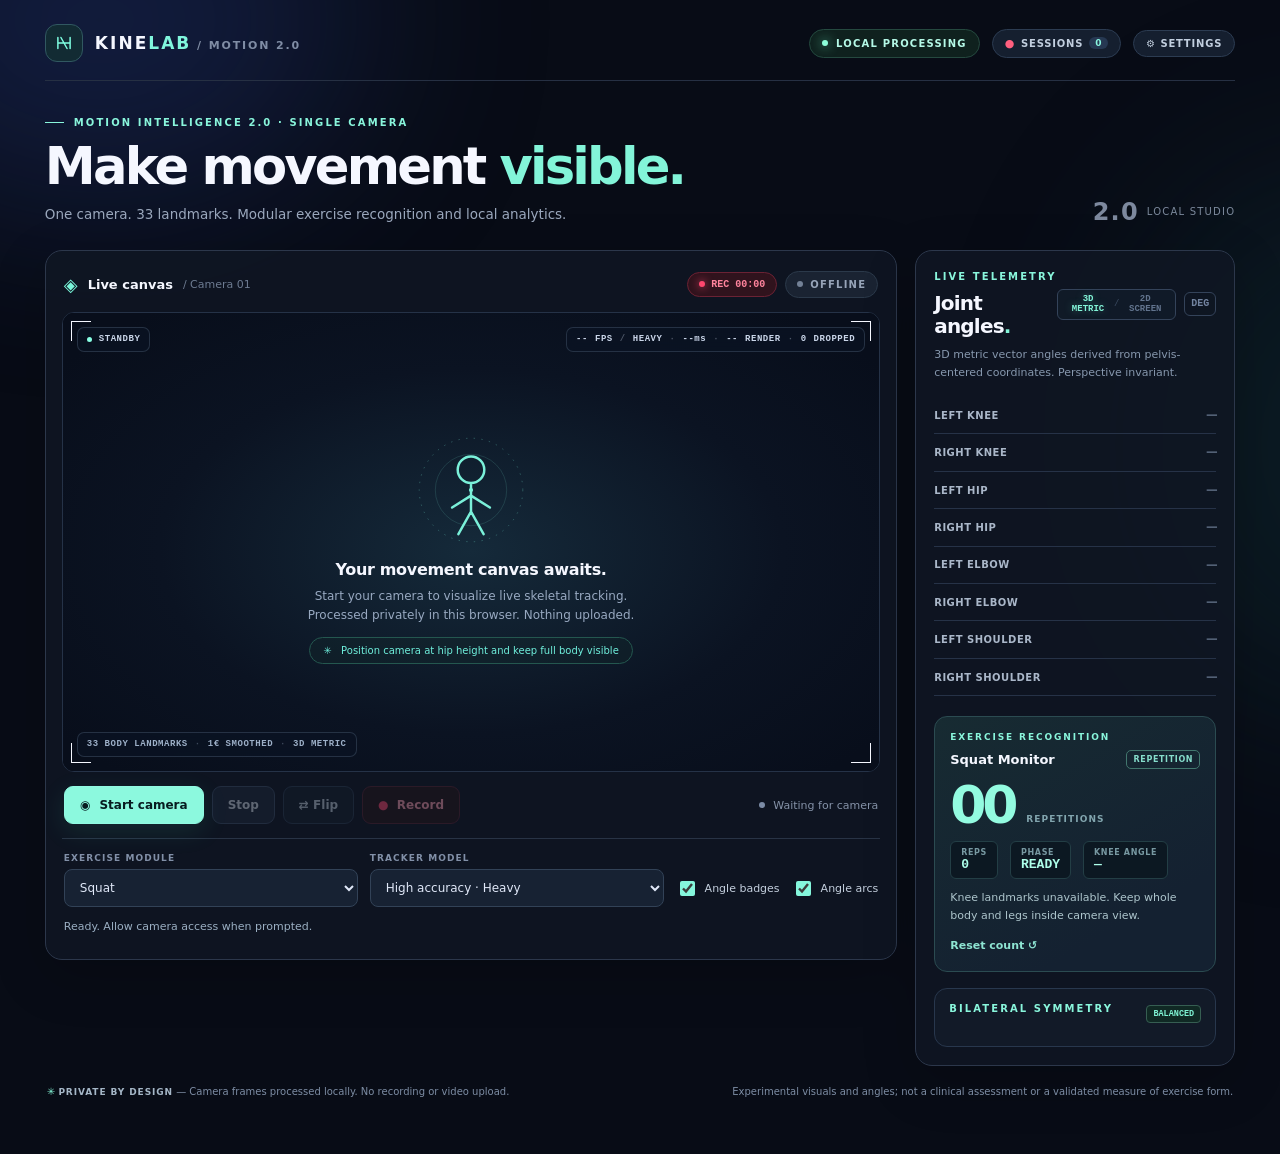
==== commit cdce11d2: "feat(kinelab): complete 3D metric accuracy, multi-threaded server, and synchronous replay audit" ====
--- a/apps/kinelab-motion/index.html
+++ b/apps/kinelab-motion/index.html
@@ -7,8 +7,8 @@
   <meta name="referrer" content="no-referrer" />
   <meta name="description" content="KineLab Motion 2.0: Modular, real-time, single-camera motion intelligence, multi-exercise recognition, and movement analytics." />
   <title>KineLab Motion 2.0 — Motion Intelligence Studio</title>
-  <link rel="stylesheet" href="./styles.css?v=2.2" />
-  <script type="module" src="./src/app.mjs"></script>
+  <link rel="stylesheet" href="./styles.css?v=2.6" />
+  <script type="module" src="./src/app.mjs?v=2.6"></script>
 </head>
 <body>
   <div class="ambient ambient-a" aria-hidden="true"></div>
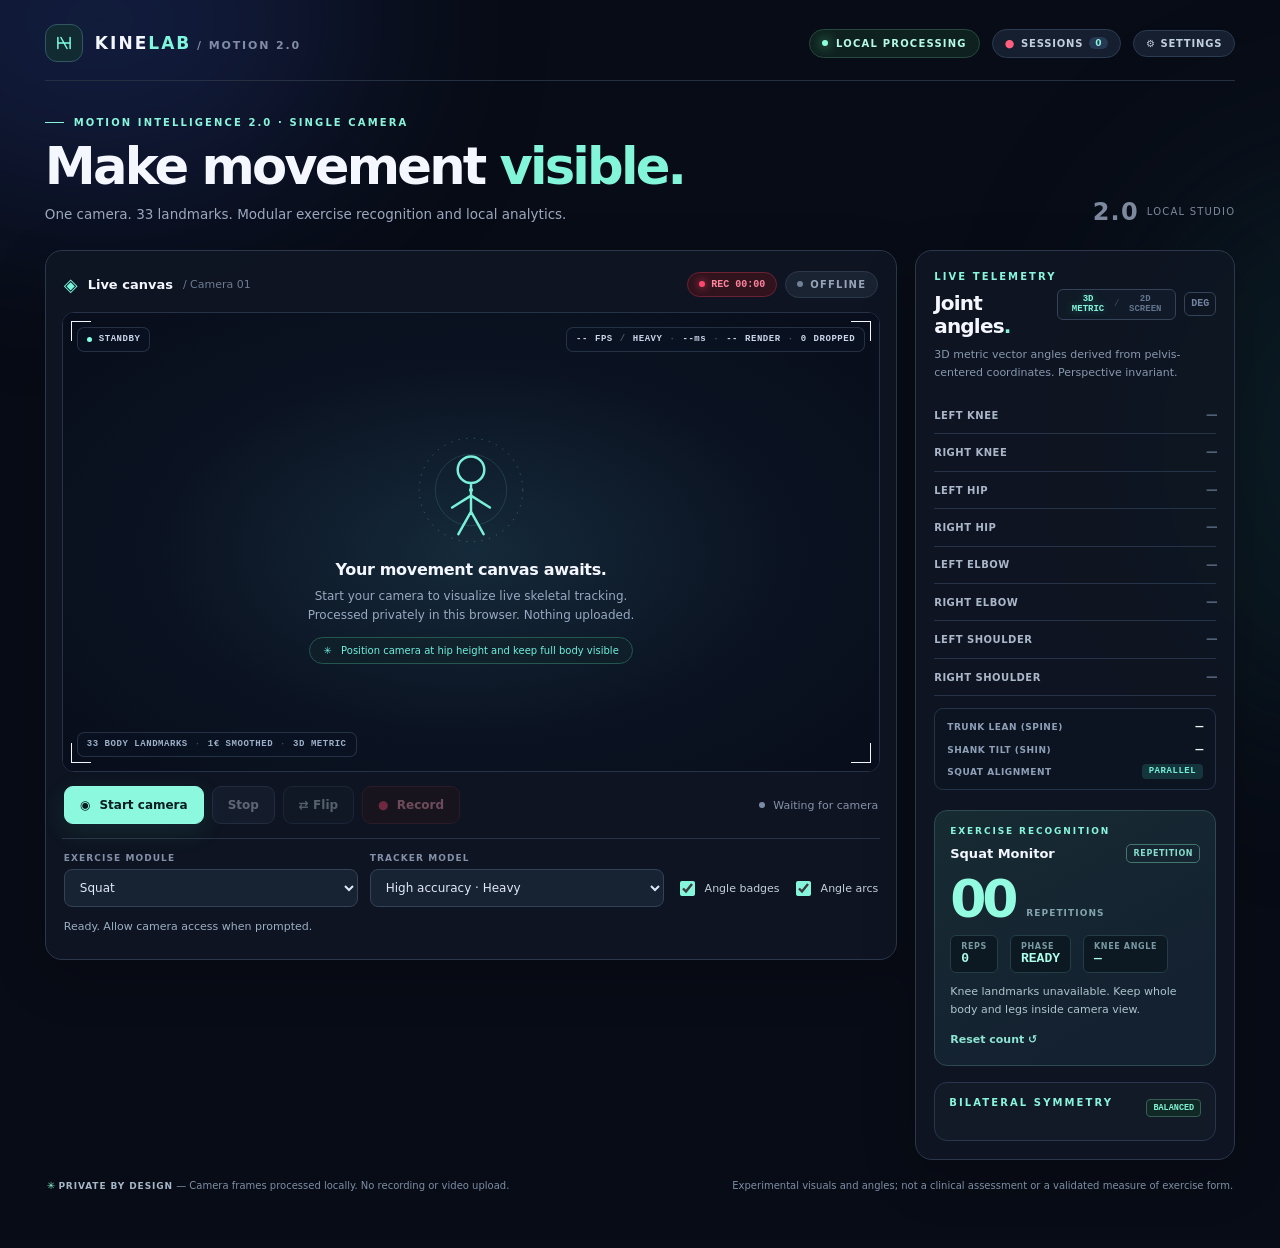
==== commit 0b09456c: "feat(kinelab): add kinematic bone-length filter, 60/120fps pose interpolation, depth audio chimes, a" ====
--- a/apps/kinelab-motion/index.html
+++ b/apps/kinelab-motion/index.html
@@ -155,6 +155,21 @@
 
           <div class="angles" id="angle-list" aria-label="Joint angles"></div>
 
+          <div class="segment-metrics" id="segment-metrics" aria-label="Segment Biomechanics">
+            <div class="segment-row">
+              <span class="segment-label">TRUNK LEAN (SPINE)</span>
+              <span class="segment-val" id="val-trunk-lean">—</span>
+            </div>
+            <div class="segment-row">
+              <span class="segment-label">SHANK TILT (SHIN)</span>
+              <span class="segment-val" id="val-shank-tilt">—</span>
+            </div>
+            <div class="segment-row">
+              <span class="segment-label">SQUAT ALIGNMENT</span>
+              <span class="segment-badge" id="val-squat-align">PARALLEL</span>
+            </div>
+          </div>
+
           <!-- Dynamic Exercise Monitor -->
           <section class="insight" aria-labelledby="insight-title">
             <p class="side-eyebrow">EXERCISE RECOGNITION</p>
@@ -504,9 +519,17 @@
               <label class="setting-row">
                 <div class="setting-info">
                   <span class="setting-name">Audio Cues</span>
-                  <span class="setting-desc">Procedural chimes on repetition completion and hold ticks</span>
+                  <span class="setting-desc">Procedural chimes on repetition completion, depth reached, and hold ticks</span>
                 </div>
                 <input type="checkbox" id="cfg-exercise-audio" checked />
+              </label>
+
+              <label class="setting-row">
+                <div class="setting-info">
+                  <span class="setting-name">Voice Coach</span>
+                  <span class="setting-desc">Spoken repetition counting and form cues via Web Speech</span>
+                </div>
+                <input type="checkbox" id="cfg-exercise-voice" />
               </label>
 
               <div class="setting-row">
--- a/apps/kinelab-motion/styles.css
+++ b/apps/kinelab-motion/styles.css
@@ -405,6 +405,44 @@
 .footnote { display: flex; justify-content: space-between; gap: 16px; flex-wrap: wrap; color: #7d8da4; font-size: 10px; line-height: 1.6; padding: 18px 2px; }
 .footnote strong { color: #a5b7c7; font-size: 9px; letter-spacing: .1em; }
 .footnote-mark { color: #86f8d8; }
+
+/* Segment Biomechanics Card */
+.segment-metrics {
+  margin: 12px 0 16px;
+  padding: 10px 12px;
+  background: rgba(13, 21, 33, 0.7);
+  border: 1px solid #23344a;
+  border-radius: 9px;
+  display: grid;
+  gap: 7px;
+}
+.segment-row {
+  display: flex;
+  justify-content: space-between;
+  align-items: center;
+}
+.segment-label {
+  font-size: 9px;
+  color: #8da0b8;
+  font-weight: 740;
+  letter-spacing: .06em;
+}
+.segment-val {
+  font: 700 13px/1.2 ui-monospace, monospace;
+  color: #e5f7f1;
+}
+.segment-badge {
+  font: 800 9px/1 ui-monospace, monospace;
+  padding: 3px 7px;
+  border-radius: 4px;
+  background: #14353c;
+  color: #72f0d5;
+  letter-spacing: .06em;
+}
+.segment-badge.warn {
+  background: #3c2414;
+  color: #f0a372;
+}
 
 /* Responsive Media Queries */
 @media (max-width: 1050px) {
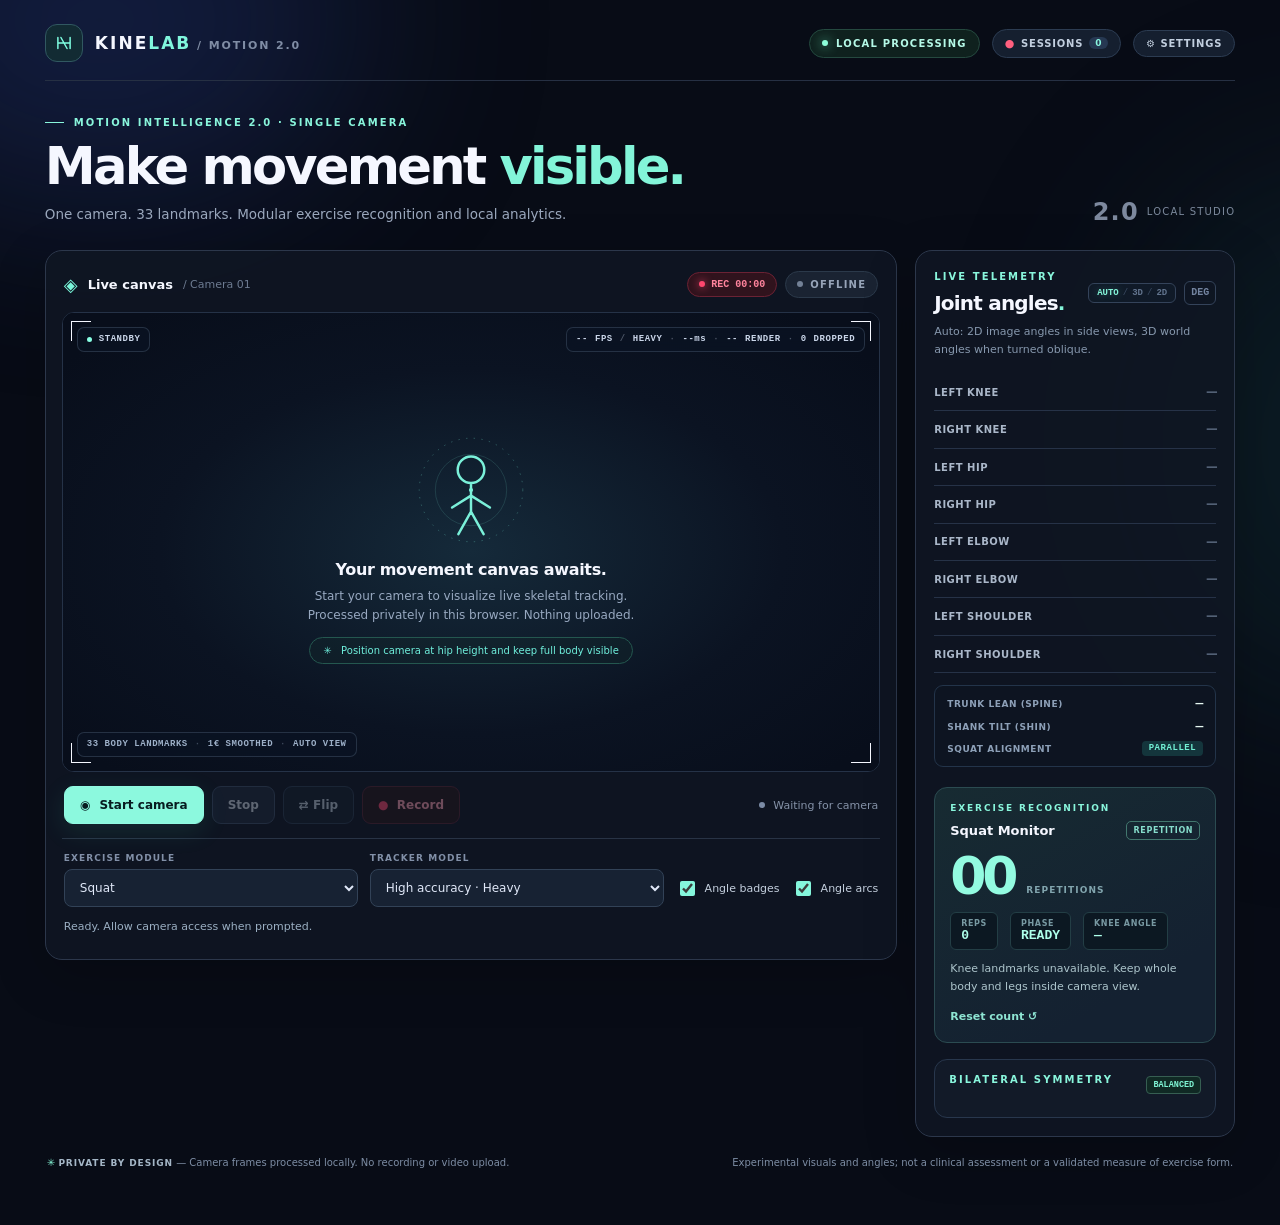
==== commit 4003bc0b: "feat(kinelab): accuracy & speed pass backed by a ground-truth benchmark Adds bench/ (synthetic squat" ====
--- a/apps/kinelab-motion/index.html
+++ b/apps/kinelab-motion/index.html
@@ -7,6 +7,7 @@
   <meta name="referrer" content="no-referrer" />
   <meta name="description" content="KineLab Motion 2.0: Modular, real-time, single-camera motion intelligence, multi-exercise recognition, and movement analytics." />
   <title>KineLab Motion 2.0 — Motion Intelligence Studio</title>
+  <link rel="icon" href="data:," />
   <link rel="stylesheet" href="./styles.css?v=2.6" />
   <script type="module" src="./src/app.mjs?v=2.6"></script>
 </head>
@@ -82,7 +83,7 @@
               <span id="render-fps">--</span> RENDER <span class="hud-sep">·</span>
               <span id="dropped-frames">0</span> DROPPED
             </div>
-            <div class="hud hud-bottom-left">33 BODY LANDMARKS <span class="hud-sep">·</span> 1€ SMOOTHED <span class="hud-sep">·</span> <span id="hud-angle-mode">3D METRIC</span></div>
+            <div class="hud hud-bottom-left">33 BODY LANDMARKS <span class="hud-sep">·</span> 1€ SMOOTHED <span class="hud-sep">·</span> <span id="hud-angle-mode">AUTO VIEW</span></div>
 
             <div class="frame-corner top-left" aria-hidden="true"></div>
             <div class="frame-corner top-right" aria-hidden="true"></div>
@@ -120,6 +121,7 @@
               <select id="model-choice">
                 <option value="heavy">High accuracy · Heavy</option>
                 <option value="full">Faster · Full</option>
+                <option value="lite">Fastest · Lite</option>
               </select>
             </label>
             <label class="checkbox-field">
@@ -143,15 +145,17 @@
               <h2 id="telemetry-title">Joint angles<span class="heading-accent">.</span></h2>
             </div>
             <div class="telemetry-controls-group">
-              <button type="button" id="angle-dim-toggle" class="angle-dim-toggle" title="Toggle between 3D Real-World Metric and 2D Screen Projection">
-                <span class="dim-badge active" id="dim-3d">3D METRIC</span>
+              <button type="button" id="angle-dim-toggle" class="angle-dim-toggle" title="Cycle angle source: Auto (view-aware) / 3D world / 2D screen">
+                <span class="dim-badge active" id="dim-auto">AUTO</span>
                 <span class="dim-sep">/</span>
-                <span class="dim-badge" id="dim-2d">2D SCREEN</span>
+                <span class="dim-badge" id="dim-3d">3D</span>
+                <span class="dim-sep">/</span>
+                <span class="dim-badge" id="dim-2d">2D</span>
               </button>
               <span class="angle-unit">DEG</span>
             </div>
           </div>
-          <p class="panel-note" id="telemetry-note">3D metric vector angles derived from pelvis-centered coordinates. Perspective invariant.</p>
+          <p class="panel-note" id="telemetry-note">Auto: knee/hip angles from the precise 2D image in side views, from 3D world coordinates when you turn oblique.</p>
 
           <div class="angles" id="angle-list" aria-label="Joint angles"></div>
 
@@ -387,6 +391,7 @@
                 <select id="cfg-track-model">
                   <option value="heavy">Heavy (High precision)</option>
                   <option value="full">Full (Performance)</option>
+                  <option value="lite">Lite (Low-end devices)</option>
                 </select>
               </label>
 
@@ -429,7 +434,8 @@
                   <span class="setting-desc">3D metric vectors (perspective invariant) vs 2D camera plane</span>
                 </div>
                 <select id="cfg-track-angledim">
-                  <option value="3d">3D Metric Space (Recommended)</option>
+                  <option value="auto">Auto · view-aware (Recommended)</option>
+                  <option value="3d">3D Metric Space</option>
                   <option value="2d">2D Camera Screen Projection</option>
                 </select>
               </label>
@@ -547,7 +553,7 @@
                 <span class="privacy-icon">🛡</span>
                 <div>
                   <strong>Local-Only Execution</strong>
-                  <p>Inference occurs entirely inside your browser's WebAssembly sandbox. Video frames are never uploaded to any server or cloud service.</p>
+                  <p>Inference occurs entirely inside your browser's WebAssembly sandbox. Video frames are never uploaded to any server or cloud service. The MediaPipe library does send anonymous performance and usage metrics to Google.</p>
                 </div>
               </div>
 
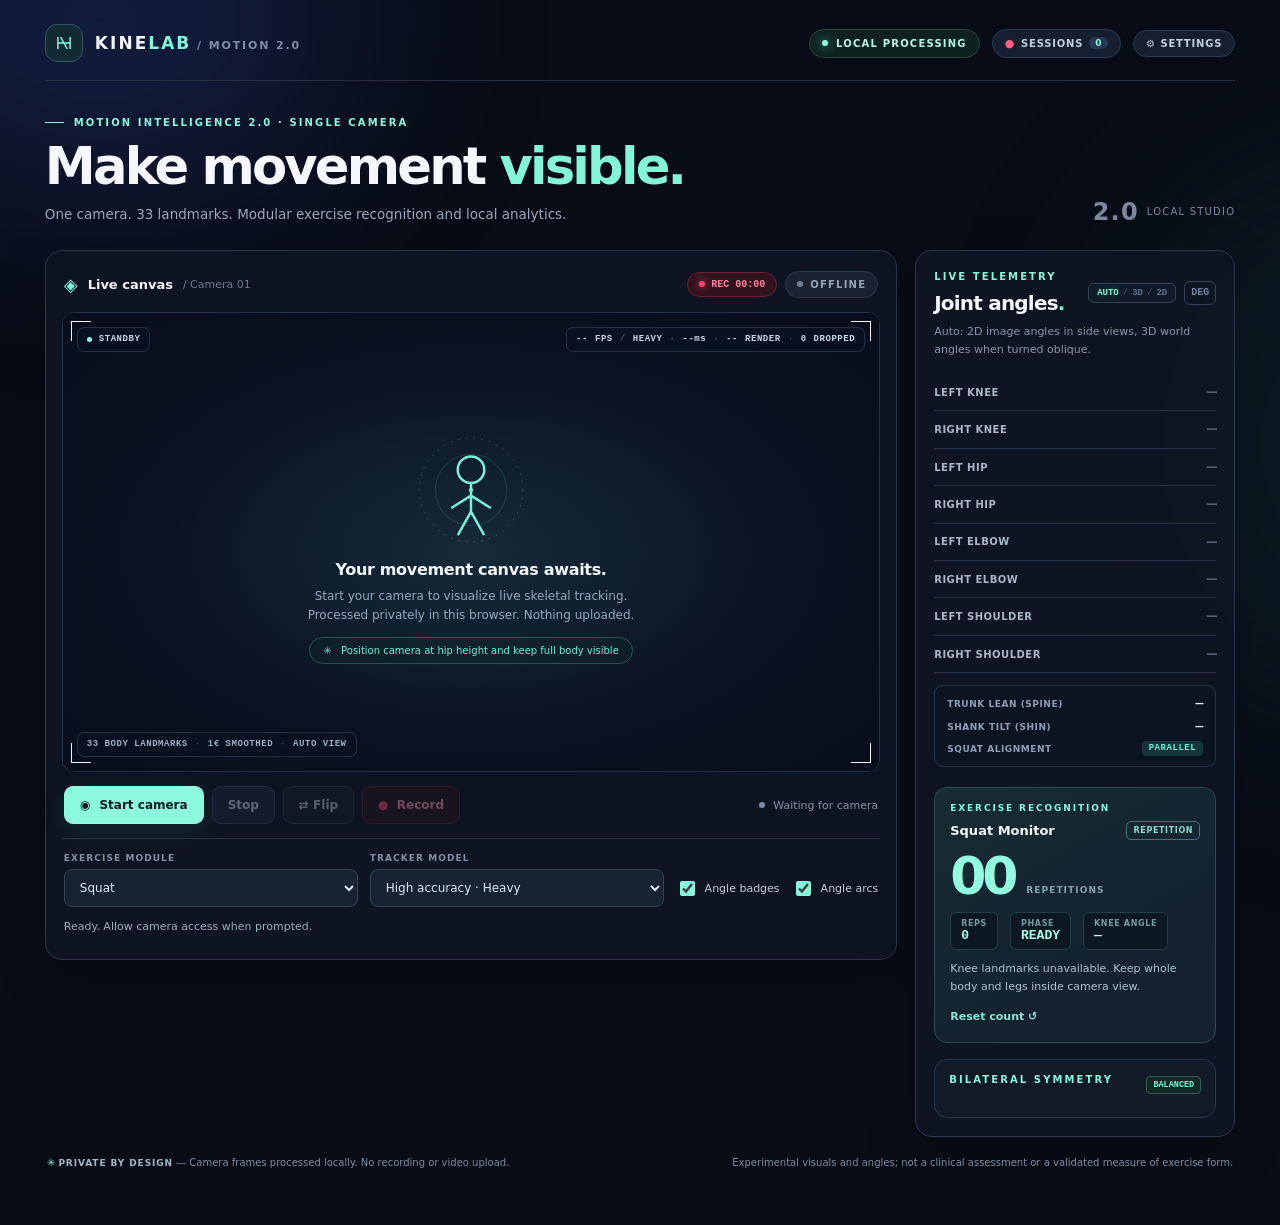
==== commit 2f4cb9ac: "feat(kinelab): per-rep ROM/tempo with confidence gating; fix PR #13 review findings Review fixes (Co" ====
--- a/apps/kinelab-motion/index.html
+++ b/apps/kinelab-motion/index.html
@@ -185,6 +185,10 @@
               <span id="rep-count">00</span>
               <span id="rep-unit-label">REPETITIONS</span>
             </div>
+            <div class="rep-log" id="rep-log" aria-live="polite" hidden>
+              <div class="rep-log-last" id="rep-log-last"></div>
+              <div class="rep-log-summary" id="rep-log-summary"></div>
+            </div>
             <div class="dynamic-telemetry" id="dynamic-telemetry"></div>
             <div id="baseline-deviation" class="subtle-text" role="status"></div>
             <div class="insight-feedback" id="squat-feedback">Select an exercise to activate real-time movement analysis.</div>
@@ -248,6 +252,18 @@
               <div class="result-metric">
                 <span class="metric-label">BILATERAL SYMMETRY</span>
                 <span class="metric-value" id="res-symmetry">--</span>
+              </div>
+              <div class="result-metric">
+                <span class="metric-label">AVG RANGE OF MOTION</span>
+                <span class="metric-value" id="res-avg-rom">--</span>
+              </div>
+              <div class="result-metric">
+                <span class="metric-label" id="res-tempo-label">TEMPO</span>
+                <span class="metric-value" id="res-tempo">--</span>
+              </div>
+              <div class="result-metric" title="Reps whose tracked joints stayed above the confidence gate. Low-confidence reps are excluded from averages.">
+                <span class="metric-label">RELIABLE REPS</span>
+                <span class="metric-value" id="res-quality">--</span>
               </div>
             </div>
           </div>
@@ -301,6 +317,7 @@
               <button type="button" id="set-ghost-btn" class="btn btn-ghost">👻 Set as Ghost Overlay</button>
               <button type="button" id="export-json-btn" class="btn btn-ghost">Export JSON</button>
               <button type="button" id="export-csv-btn" class="btn btn-ghost">Export CSV</button>
+              <button type="button" id="export-reps-btn" class="btn btn-ghost">Export reps CSV</button>
             </div>
             <div class="action-group">
               <button type="button" id="delete-session-btn" class="btn btn-danger">Delete Session</button>
--- a/apps/kinelab-motion/styles.css
+++ b/apps/kinelab-motion/styles.css
@@ -209,6 +209,10 @@
 .dyn-label { font-size: 8px; font-weight: 800; color: #7899a2; letter-spacing: .08em; }
 .dyn-val { font: 700 13px ui-monospace, monospace; color: #aeffea; }
 
+.rep-log { margin: 0 0 10px; padding: 8px 10px; border: 1px solid #1b2f3a; border-radius: 8px; background: #08131b; font-family: ui-monospace, monospace; }
+.rep-log-last { font-size: 11px; color: #d7f5ee; }
+.rep-log-last .rep-flag { color: #fbbf24; font-weight: 700; }
+.rep-log-summary { font-size: 10px; color: #82a5ae; margin-top: 3px; }
 .insight-feedback { font-size: 11px; color: #adc5cc; line-height: 1.6; min-height: 38px; }
 .insight-actions { display: flex; justify-content: space-between; align-items: center; margin-top: 8px; }
 .text-button { font-size: 11px; border: 0; padding: 4px 0; background: none; color: #8ee5d3; font-weight: 700; }
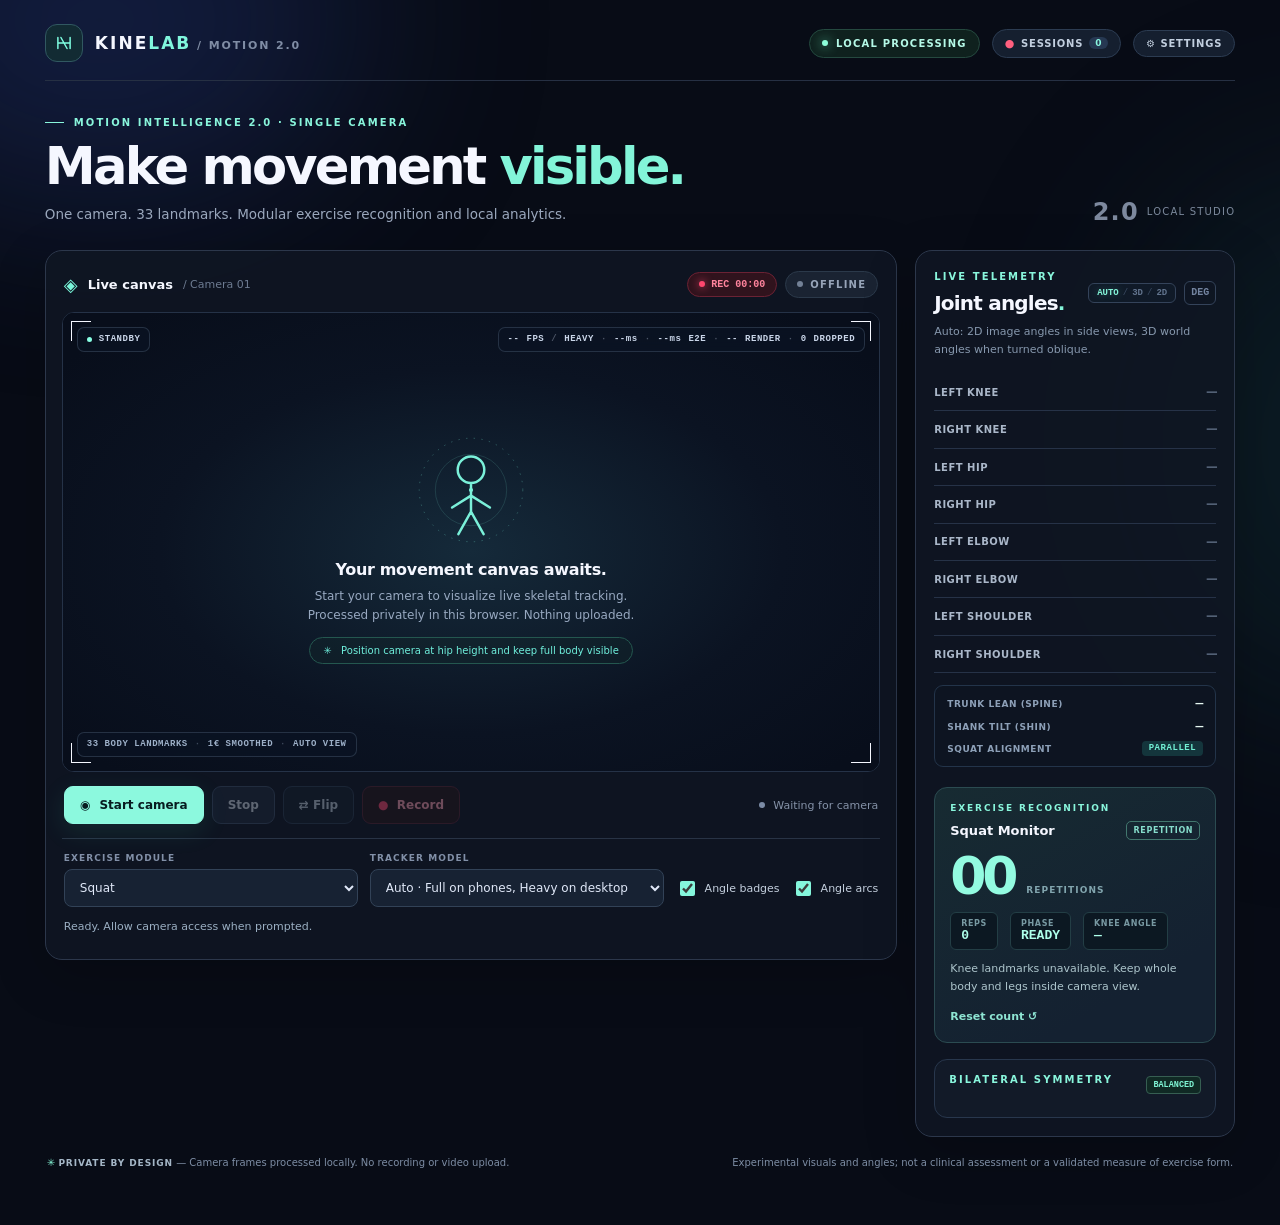
==== commit e80b86aa: "feat(kinelab): per-frame inference, capture-clock E2E latency, predictive overlay, Auto model - Infe" ====
--- a/apps/kinelab-motion/index.html
+++ b/apps/kinelab-motion/index.html
@@ -80,6 +80,7 @@
               <span id="inference-fps">--</span> FPS <span class="hud-sep">/</span>
               <span id="model-name">HEAVY</span> <span class="hud-sep">·</span>
               <span id="latency-display">--ms</span> <span class="hud-sep">·</span>
+              <span id="e2e-latency" title="Camera → overlay latency (p50)">--ms</span> E2E <span class="hud-sep">·</span>
               <span id="render-fps">--</span> RENDER <span class="hud-sep">·</span>
               <span id="dropped-frames">0</span> DROPPED
             </div>
@@ -119,6 +120,7 @@
             <label class="input-field">
               <span>TRACKER MODEL</span>
               <select id="model-choice">
+                <option value="auto">Auto · Full on phones, Heavy on desktop</option>
                 <option value="heavy">High accuracy · Heavy</option>
                 <option value="full">Faster · Full</option>
                 <option value="lite">Fastest · Lite</option>
@@ -403,9 +405,10 @@
               <label class="setting-row">
                 <div class="setting-info">
                   <span class="setting-name">MediaPipe Model</span>
-                  <span class="setting-desc">Heavy prefers high accuracy, Full is lightweight</span>
+                  <span class="setting-desc">Auto starts phones on Full (about 2× faster than Heavy) and desktops on Heavy</span>
                 </div>
                 <select id="cfg-track-model">
+                  <option value="auto">Auto (Full on phones, Heavy on desktop)</option>
                   <option value="heavy">Heavy (High precision)</option>
                   <option value="full">Full (Performance)</option>
                   <option value="lite">Lite (Low-end devices)</option>
@@ -498,6 +501,14 @@
                   <span class="setting-desc">Show velocity trails on wrists and ankles</span>
                 </div>
                 <input type="checkbox" id="cfg-overlay-trails" />
+              </label>
+
+              <label class="setting-row">
+                <div class="setting-info">
+                  <span class="setting-name">Predictive Overlay</span>
+                  <span class="setting-desc">Extrapolates the drawn skeleton up to 40 ms to hide inference lag. Display only; angles and reps use measured landmarks.</span>
+                </div>
+                <input type="checkbox" id="cfg-overlay-predict" />
               </label>
 
               <label class="setting-row">
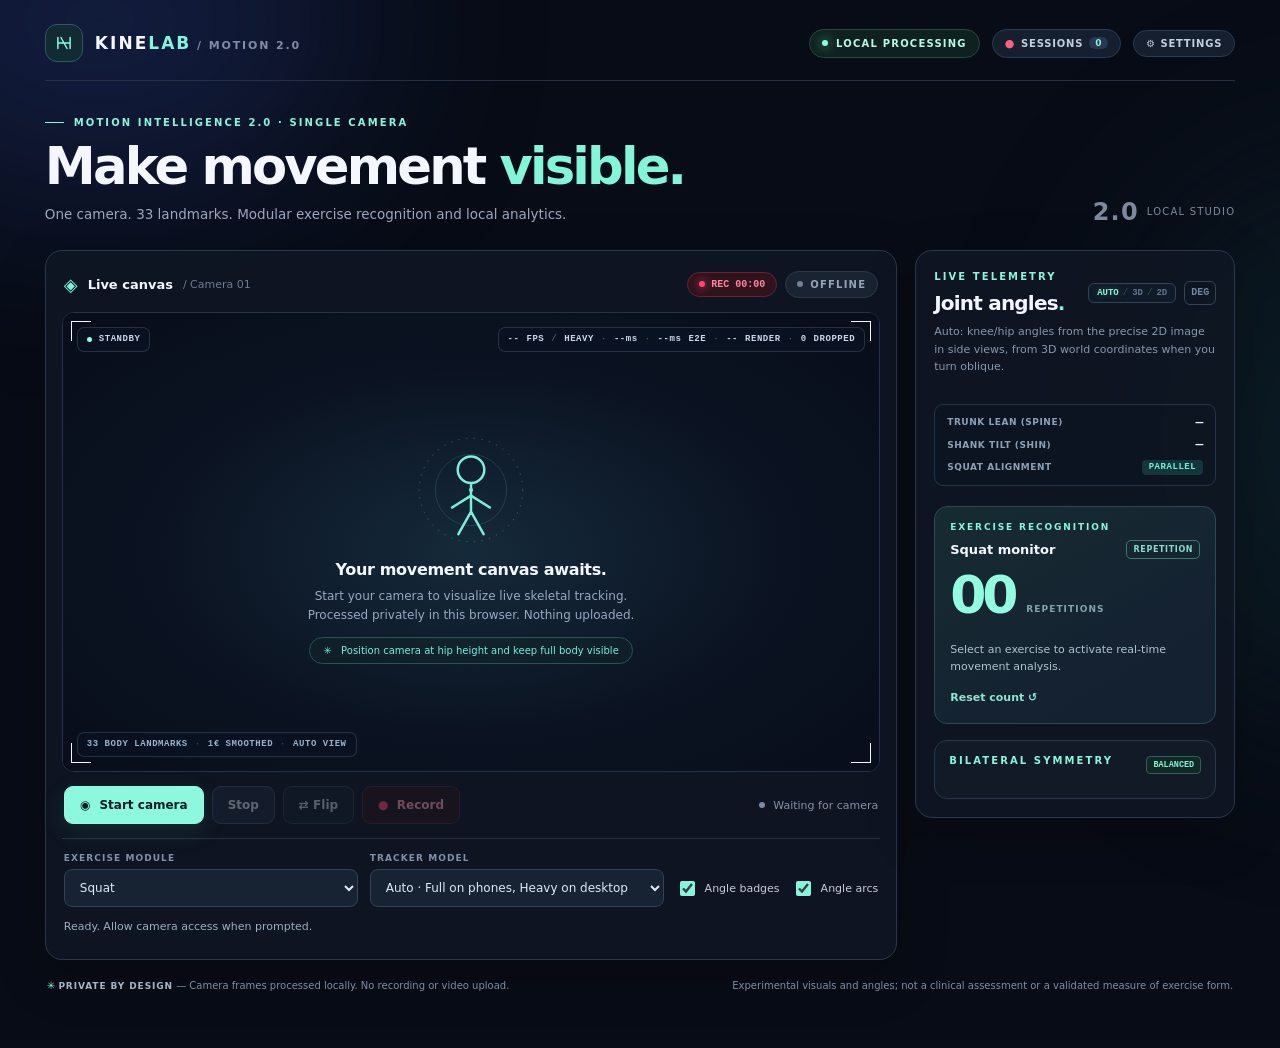
==== commit 54911f5b: "feat(kinelab): camera setup guidance, tilt correction (beta), clinical angles, reliability flags - G" ====
--- a/apps/kinelab-motion/index.html
+++ b/apps/kinelab-motion/index.html
@@ -459,6 +459,22 @@
                   <option value="2d">2D Camera Screen Projection</option>
                 </select>
               </label>
+
+              <label class="setting-row">
+                <div class="setting-info">
+                  <span class="setting-name">Camera Setup Guidance</span>
+                  <span class="setting-desc">Uses the phone's tilt sensor to prompt: level the phone, stand 2–3 m away, camera at hip height</span>
+                </div>
+                <input type="checkbox" id="cfg-track-level" checked />
+              </label>
+
+              <label class="setting-row">
+                <div class="setting-info">
+                  <span class="setting-name">Tilt Correction (beta)</span>
+                  <span class="setting-desc">Removes phone roll from trunk and shank angles. Not yet verified on all devices: check that a vertical trunk reads ~0° with the phone tilted</span>
+                </div>
+                <input type="checkbox" id="cfg-track-tiltfix" />
+              </label>
             </div>
 
             <!-- Overlays Tab -->
@@ -509,6 +525,17 @@
                   <span class="setting-desc">Extrapolates the drawn skeleton up to 40 ms to hide inference lag. Display only; angles and reps use measured landmarks.</span>
                 </div>
                 <input type="checkbox" id="cfg-overlay-predict" />
+              </label>
+
+              <label class="setting-row">
+                <div class="setting-info">
+                  <span class="setting-name">Angle Convention</span>
+                  <span class="setting-desc">Clinical: knee, hip and elbow as flexion (0° = straight), hip measured trunk–thigh. Interior: the raw 3-point angle (180° = straight). Exports always use interior angles</span>
+                </div>
+                <select id="cfg-overlay-convention">
+                  <option value="clinical">Clinical flexion (0° = straight)</option>
+                  <option value="interior">Interior angle (180° = straight)</option>
+                </select>
               </label>
 
               <label class="setting-row">
--- a/apps/kinelab-motion/styles.css
+++ b/apps/kinelab-motion/styles.css
@@ -189,6 +189,8 @@
 
 .angles { display: grid; gap: 0; }
 .angle-row { display: flex; align-items: center; justify-content: space-between; padding: 8px 0; border-bottom: 1px solid #263247; gap: 10px; }
+.angle-row.is-uncertain .angle-value { opacity: 0.55; text-decoration: underline dotted; }
+.angle-row.is-uncertain .angle-label::after { content: ' ?'; color: #f4c06a; }
 .angle-label { font-size: 10px; color: #aab7c9; font-weight: 740; letter-spacing: .05em; }
 .angle-value { font: 650 17px/1.2 ui-monospace, SFMono-Regular, Consolas, monospace; letter-spacing: -.04em; font-variant-numeric: tabular-nums; color: #e5f7f1; }
 .angle-value.unavailable { color: #526075; }
